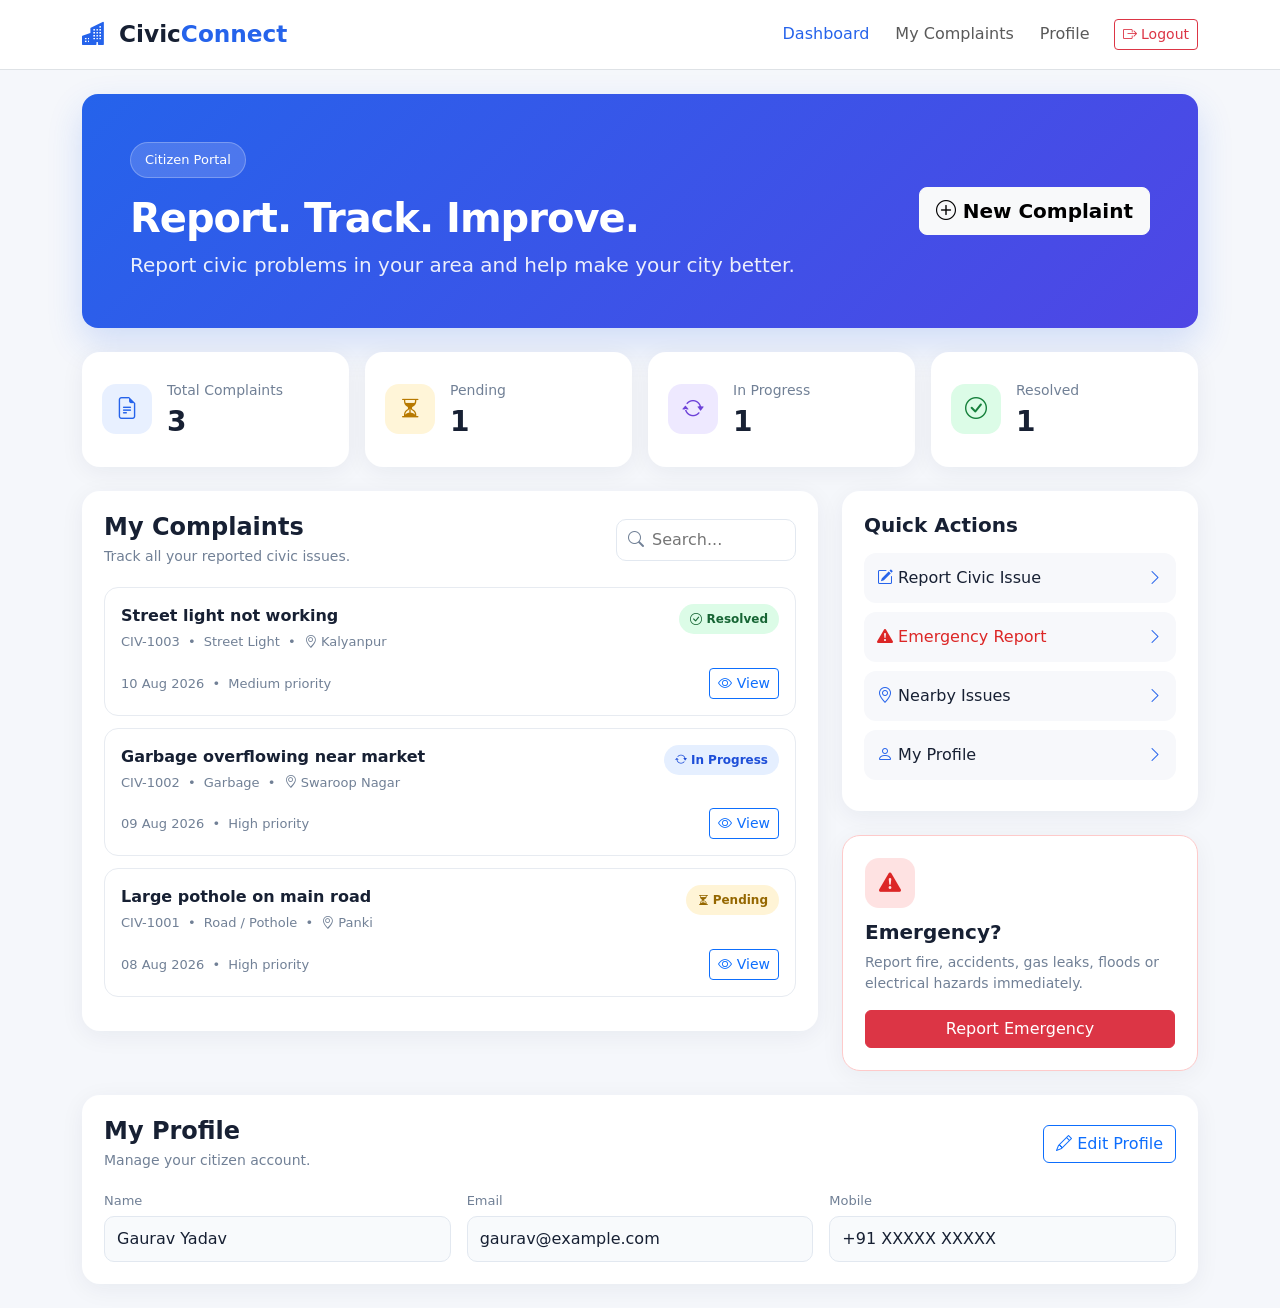
==== employee_portal/index_copy.html @ fcdb7ebb "Add files via upload" ====
<!DOCTYPE html>
<html lang="en">
<head>
    <meta charset="UTF-8">
    <meta name="viewport" content="width=device-width, initial-scale=1.0">

    <title>CivicConnect - Citizen Portal</title>

    <!-- Bootstrap -->
    <link
        href="https://cdn.jsdelivr.net/npm/bootstrap@5.3.3/dist/css/bootstrap.min.css"
        rel="stylesheet"
    >

    <!-- Bootstrap Icons -->
    <link
        rel="stylesheet"
        href="https://cdn.jsdelivr.net/npm/bootstrap-icons@1.11.3/font/bootstrap-icons.min.css"
    >

    <!-- Custom CSS -->
    <link rel="stylesheet" href="style_copy.css">
</head>

<body>

<!-- ================= NAVBAR ================= -->

<nav class="navbar navbar-expand-lg navbar-light bg-white border-bottom sticky-top">
    <div class="container">

        <a class="navbar-brand fw-bold" href="#">
            <i class="bi bi-buildings-fill"></i>
            Civic<span>Connect</span>
        </a>

        <button
            class="navbar-toggler"
            type="button"
            data-bs-toggle="collapse"
            data-bs-target="#navbarMenu"
        >
            <span class="navbar-toggler-icon"></span>
        </button>

        <div class="collapse navbar-collapse" id="navbarMenu">

            <ul class="navbar-nav ms-auto align-items-lg-center">

                <li class="nav-item">
                    <a class="nav-link active" href="#dashboard">
                        Dashboard
                    </a>
                </li>

                <li class="nav-item">
                    <a class="nav-link" href="#complaints">
                        My Complaints
                    </a>
                </li>

                <li class="nav-item">
                    <a class="nav-link" href="#profile">
                        Profile
                    </a>
                </li>

                <li class="nav-item ms-lg-3">
                    <button
                        class="btn btn-outline-danger btn-sm"
                        onclick="logout()"
                    >
                        <i class="bi bi-box-arrow-right"></i>
                        Logout
                    </button>
                </li>

            </ul>

        </div>
    </div>
</nav>


<!-- ================= MAIN ================= -->

<main class="container py-4" id="dashboard">

    <!-- HERO -->

    <section class="hero-section rounded-4 p-4 p-md-5 mb-4">

        <div class="row align-items-center">

            <div class="col-md-8">

                <span class="hero-badge">
                    Citizen Portal
                </span>

                <h1 class="display-6 fw-bold mt-3">
                    Report. Track. Improve.
                </h1>

                <p class="lead mb-0">
                    Report civic problems in your area and help
                    make your city better.
                </p>

            </div>

            <div class="col-md-4 text-md-end mt-4 mt-md-0">

                <button
                    class="btn btn-light btn-lg fw-semibold"
                    onclick="openComplaintModal()"
                >
                    <i class="bi bi-plus-circle"></i>
                    New Complaint
                </button>

            </div>

        </div>

    </section>


    <!-- ================= STATISTICS ================= -->

    <section class="row g-3 mb-4">

        <div class="col-6 col-lg-3">
            <div class="stat-card">

                <div class="stat-icon blue">
                    <i class="bi bi-file-earmark-text"></i>
                </div>

                <div>
                    <p>Total Complaints</p>
                    <h3 id="totalComplaints">0</h3>
                </div>

            </div>
        </div>


        <div class="col-6 col-lg-3">
            <div class="stat-card">

                <div class="stat-icon yellow">
                    <i class="bi bi-hourglass-split"></i>
                </div>

                <div>
                    <p>Pending</p>
                    <h3 id="pendingComplaints">0</h3>
                </div>

            </div>
        </div>


        <div class="col-6 col-lg-3">
            <div class="stat-card">

                <div class="stat-icon purple">
                    <i class="bi bi-arrow-repeat"></i>
                </div>

                <div>
                    <p>In Progress</p>
                    <h3 id="progressComplaints">0</h3>
                </div>

            </div>
        </div>


        <div class="col-6 col-lg-3">
            <div class="stat-card">

                <div class="stat-icon green">
                    <i class="bi bi-check-circle"></i>
                </div>

                <div>
                    <p>Resolved</p>
                    <h3 id="resolvedComplaints">0</h3>
                </div>

            </div>
        </div>

    </section>


    <!-- ================= CONTENT ================= -->

    <div class="row g-4">

        <!-- COMPLAINTS -->

        <div class="col-lg-8" id="complaints">

            <div class="custom-card">

                <div class="card-header-custom">

                    <div>
                        <h4>My Complaints</h4>
                        <p>Track all your reported civic issues.</p>
                    </div>

                    <div class="search-box">

                        <i class="bi bi-search"></i>

                        <input
                            type="text"
                            id="searchInput"
                            placeholder="Search..."
                            oninput="searchComplaints()"
                        >

                    </div>

                </div>


                <div id="complaintsContainer">

                    <!-- Complaints generated by JavaScript -->

                </div>

            </div>

        </div>


        <!-- ================= SIDEBAR ================= -->

        <div class="col-lg-4">

            <!-- QUICK ACTIONS -->

            <div class="custom-card mb-4">

                <h5 class="fw-bold mb-3">
                    Quick Actions
                </h5>

                <button
                    class="quick-action"
                    onclick="openComplaintModal()"
                >
                    <span>
                        <i class="bi bi-pencil-square"></i>
                        Report Civic Issue
                    </span>

                    <i class="bi bi-chevron-right"></i>
                </button>


                <button
                    class="quick-action"
                    onclick="openEmergencyModal()"
                >
                    <span class="danger-text">
                        <i class="bi bi-exclamation-triangle-fill"></i>
                        Emergency Report
                    </span>

                    <i class="bi bi-chevron-right"></i>
                </button>


                <button
                    class="quick-action"
                    onclick="showNotification('Map integration will be connected with your GIS/Maps API.')"
                >
                    <span>
                        <i class="bi bi-geo-alt"></i>
                        Nearby Issues
                    </span>

                    <i class="bi bi-chevron-right"></i>
                </button>


                <button
                    class="quick-action"
                    onclick="scrollToProfile()"
                >
                    <span>
                        <i class="bi bi-person"></i>
                        My Profile
                    </span>

                    <i class="bi bi-chevron-right"></i>
                </button>

            </div>


            <!-- EMERGENCY CARD -->

            <div class="emergency-card">

                <div class="emergency-icon">
                    <i class="bi bi-exclamation-triangle-fill"></i>
                </div>

                <h5 class="fw-bold">
                    Emergency?
                </h5>

                <p>
                    Report fire, accidents, gas leaks,
                    floods or electrical hazards immediately.
                </p>

                <button
                    class="btn btn-danger w-100"
                    onclick="openEmergencyModal()"
                >
                    Report Emergency
                </button>

            </div>

        </div>

    </div>


    <!-- ================= PROFILE ================= -->

    <section id="profile" class="custom-card mt-4">

        <div class="card-header-custom">

            <div>
                <h4>My Profile</h4>
                <p>Manage your citizen account.</p>
            </div>

            <button
                class="btn btn-outline-primary"
                onclick="showNotification('Profile editing will be connected to the backend.')"
            >
                <i class="bi bi-pencil"></i>
                Edit Profile
            </button>

        </div>

        <div class="row g-3">

            <div class="col-md-4">
                <label class="profile-label">Name</label>
                <div class="profile-value">
                    Gaurav Yadav
                </div>
            </div>

            <div class="col-md-4">
                <label class="profile-label">Email</label>
                <div class="profile-value">
                    gaurav@example.com
                </div>
            </div>

            <div class="col-md-4">
                <label class="profile-label">Mobile</label>
                <div class="profile-value">
                    +91 XXXXX XXXXX
                </div>
            </div>

        </div>

    </section>

</main>


<!-- =====================================================
     COMPLAINT MODAL
===================================================== -->

<div
    class="modal fade"
    id="complaintModal"
    tabindex="-1"
>

    <div class="modal-dialog modal-lg modal-dialog-centered">

        <div class="modal-content rounded-4 border-0">

            <div class="modal-header">

                <div>
                    <h5 class="modal-title fw-bold">
                        Report a Civic Issue
                    </h5>

                    <small class="text-secondary">
                        Provide accurate information for faster resolution.
                    </small>
                </div>

                <button
                    type="button"
                    class="btn-close"
                    data-bs-dismiss="modal"
                ></button>

            </div>


            <div class="modal-body">

                <form id="complaintForm">

                    <div class="row g-3">

                        <!-- TITLE -->

                        <div class="col-md-6">

                            <label class="form-label">
                                Complaint Title *
                            </label>

                            <input
                                type="text"
                                id="complaintTitle"
                                class="form-control"
                                placeholder="Example: Large pothole near school"
                                required
                            >

                        </div>


                        <!-- CATEGORY -->

                        <div class="col-md-6">

                            <label class="form-label">
                                Category *
                            </label>

                            <select
                                id="complaintCategory"
                                class="form-select"
                                required
                            >

                                <option value="">
                                    Select category
                                </option>

                                <option>
                                    Road / Pothole
                                </option>

                                <option>
                                    Garbage
                                </option>

                                <option>
                                    Water Leakage
                                </option>

                                <option>
                                    Street Light
                                </option>

                                <option>
                                    Drainage
                                </option>

                                <option>
                                    Illegal Construction
                                </option>

                                <option>
                                    Other
                                </option>

                            </select>

                        </div>


                        <!-- DESCRIPTION -->

                        <div class="col-12">

                            <label class="form-label">
                                Description *
                            </label>

                            <textarea
                                id="complaintDescription"
                                class="form-control"
                                rows="4"
                                placeholder="Describe the problem..."
                                required
                            ></textarea>

                        </div>


                        <!-- LOCATION -->

                        <div class="col-md-7">

                            <label class="form-label">
                                Location *
                            </label>

                            <input
                                type="text"
                                id="complaintLocation"
                                class="form-control"
                                placeholder="Enter location"
                                required
                            >

                        </div>


                        <!-- PRIORITY -->

                        <div class="col-md-5">

                            <label class="form-label">
                                Priority
                            </label>

                            <select
                                id="complaintPriority"
                                class="form-select"
                            >

                                <option>
                                    Low
                                </option>

                                <option selected>
                                    Medium
                                </option>

                                <option>
                                    High
                                </option>

                            </select>

                        </div>


                        <!-- IMAGE -->

                        <div class="col-12">

                            <label class="form-label">
                                Upload Image
                            </label>

                            <input
                                type="file"
                                id="complaintImage"
                                class="form-control"
                                accept="image/*"
                                onchange="previewImage(event)"
                            >

                            <small class="text-secondary">
                                Upload a clear photo of the civic issue.
                            </small>

                            <div id="imagePreviewContainer" class="mt-3"></div>

                        </div>


                        <!-- LOCATION BUTTON -->

                        <div class="col-12">

                            <button
                                type="button"
                                class="btn btn-outline-primary"
                                onclick="getLocation()"
                            >
                                <i class="bi bi-crosshair"></i>
                                Detect My Location
                            </button>

                            <span
                                id="locationStatus"
                                class="small text-secondary ms-2"
                            ></span>

                        </div>

                    </div>


                    <!-- AI BOX -->

                    <div class="ai-info mt-4">

                        <i class="bi bi-robot"></i>

                        <div>

                            <strong>
                                AI Assistance
                            </strong>

                            <p>
                                After backend integration, the uploaded
                                image will be analyzed using Computer
                                Vision to identify the issue and suggest
                                the appropriate department.
                            </p>

                        </div>

                    </div>

                </form>

            </div>


            <div class="modal-footer">

                <button
                    class="btn btn-secondary"
                    data-bs-dismiss="modal"
                >
                    Cancel
                </button>

                <button
                    class="btn btn-primary"
                    onclick="submitComplaint()"
                >
                    <i class="bi bi-send"></i>
                    Submit Complaint
                </button>

            </div>

        </div>

    </div>

</div>


<!-- =====================================================
     EMERGENCY MODAL
===================================================== -->

<div
    class="modal fade"
    id="emergencyModal"
    tabindex="-1"
>

    <div class="modal-dialog modal-dialog-centered">

        <div class="modal-content rounded-4 border-0">

            <div class="modal-header">

                <div>
                    <h5 class="modal-title fw-bold text-danger">
                        <i class="bi bi-exclamation-triangle-fill"></i>
                        Emergency Report
                    </h5>

                    <small class="text-secondary">
                        Use only for urgent situations.
                    </small>
                </div>

                <button
                    class="btn-close"
                    data-bs-dismiss="modal"
                ></button>

            </div>


            <div class="modal-body">

                <label class="form-label">
                    Emergency Type
                </label>

                <select
                    id="emergencyType"
                    class="form-select mb-3"
                >

                    <option>
                        Fire
                    </option>

                    <option>
                        Road Accident
                    </option>

                    <option>
                        Gas Leak
                    </option>

                    <option>
                        Flood
                    </option>

                    <option>
                        Electrical Hazard
                    </option>

                    <option>
                        Building Collapse
                    </option>

                </select>


                <label class="form-label">
                    Description
                </label>

                <textarea
                    id="emergencyDescription"
                    class="form-control mb-3"
                    rows="4"
                    placeholder="Describe the emergency..."
                ></textarea>


                <label class="form-label">
                    Emergency Location
                </label>

                <input
                    type="text"
                    id="emergencyLocation"
                    class="form-control"
                    placeholder="Enter location"
                >

            </div>


            <div class="modal-footer">

                <button
                    class="btn btn-danger w-100"
                    onclick="submitEmergency()"
                >
                    <i class="bi bi-broadcast"></i>
                    Send Emergency Alert
                </button>

            </div>

        </div>

    </div>

</div>


<!-- ================= TOAST ================= -->

<div
    id="notification"
    class="notification"
></div>


<!-- Bootstrap JS -->

<script
    src="https://cdn.jsdelivr.net/npm/bootstrap@5.3.3/dist/js/bootstrap.bundle.min.js"
></script>

<!-- Custom JS -->

<script src="script_copy.js"></script>

</body>
</html>
---- employee_portal/style_copy.css ----
/* =====================================================
   GLOBAL
===================================================== */

* {
    box-sizing: border-box;
}

body {
    margin: 0;
    background: #f5f7fb;
    color: #172033;
    font-family:
        Inter,
        system-ui,
        -apple-system,
        BlinkMacSystemFont,
        "Segoe UI",
        sans-serif;
}

a {
    text-decoration: none;
}


/* =====================================================
   NAVBAR
===================================================== */

.navbar {
    min-height: 70px;
}

.navbar-brand {
    font-size: 1.45rem;
    color: #172033 !important;
}

.navbar-brand i {
    color: #2563eb;
    margin-right: 6px;
}

.navbar-brand span {
    color: #2563eb;
}

.nav-link {
    font-weight: 500;
    margin-left: 10px;
}

.nav-link.active {
    color: #2563eb !important;
}


/* =====================================================
   HERO
===================================================== */

.hero-section {
    background: linear-gradient(
        135deg,
        #2563eb,
        #4f46e5
    );

    color: white;

    box-shadow:
        0 15px 35px rgba(37, 99, 235, 0.18);
}

.hero-section h1 {
    letter-spacing: -1px;
}

.hero-section p {
    opacity: 0.9;
}

.hero-badge {
    display: inline-block;

    background: rgba(255, 255, 255, 0.16);

    border: 1px solid rgba(255, 255, 255, 0.25);

    padding: 7px 14px;

    border-radius: 50px;

    font-size: 13px;
}


/* =====================================================
   STATISTICS
===================================================== */

.stat-card {
    background: white;

    border-radius: 18px;

    padding: 20px;

    display: flex;

    align-items: center;

    gap: 15px;

    min-height: 115px;

    box-shadow:
        0 5px 25px rgba(20, 30, 60, 0.06);
}

.stat-card p {
    margin: 0;

    color: #718096;

    font-size: 14px;
}

.stat-card h3 {
    margin: 4px 0 0;

    font-weight: 700;
}

.stat-icon {
    width: 50px;

    height: 50px;

    border-radius: 14px;

    display: flex;

    align-items: center;

    justify-content: center;

    font-size: 22px;
}

.stat-icon.blue {
    background: #e8f0ff;
    color: #2563eb;
}

.stat-icon.yellow {
    background: #fff5d8;
    color: #b77900;
}

.stat-icon.purple {
    background: #eee9ff;
    color: #6d42d8;
}

.stat-icon.green {
    background: #dcfce7;
    color: #16803c;
}


/* =====================================================
   CUSTOM CARD
===================================================== */

.custom-card {
    background: white;

    border-radius: 18px;

    padding: 22px;

    box-shadow:
        0 5px 25px rgba(20, 30, 60, 0.06);
}

.card-header-custom {
    display: flex;

    align-items: center;

    justify-content: space-between;

    gap: 15px;

    margin-bottom: 20px;
}

.card-header-custom h4 {
    margin: 0;

    font-weight: 700;
}

.card-header-custom p {
    margin: 5px 0 0;

    color: #718096;

    font-size: 14px;
}


/* =====================================================
   SEARCH
===================================================== */

.search-box {
    position: relative;

    width: 180px;
}

.search-box i {
    position: absolute;

    left: 12px;

    top: 50%;

    transform: translateY(-50%);

    color: #718096;
}

.search-box input {
    width: 100%;

    border: 1px solid #e2e8f0;

    border-radius: 10px;

    padding: 8px 10px 8px 35px;

    outline: none;
}

.search-box input:focus {
    border-color: #2563eb;
}


/* =====================================================
   COMPLAINT
===================================================== */

.complaint-item {
    border: 1px solid #e7ebf1;

    border-radius: 14px;

    padding: 16px;

    margin-bottom: 12px;

    transition: 0.2s ease;
}

.complaint-item:hover {
    transform: translateY(-2px);

    box-shadow:
        0 8px 20px rgba(20, 30, 60, 0.07);
}

.complaint-title {
    font-weight: 700;

    margin-bottom: 4px;
}

.complaint-meta {
    color: #718096;

    font-size: 13px;
}

.status-badge {
    padding: 6px 11px;

    border-radius: 30px;

    font-size: 12px;

    font-weight: 600;
}

.status-pending {
    background: #fff4d6;

    color: #956700;
}

.status-progress {
    background: #e5efff;

    color: #1d4ed8;
}

.status-resolved {
    background: #dcfce7;

    color: #166534;
}


/* =====================================================
   QUICK ACTIONS
===================================================== */

.quick-action {
    width: 100%;

    border: none;

    background: #f7f8fb;

    padding: 13px;

    border-radius: 12px;

    display: flex;

    align-items: center;

    justify-content: space-between;

    margin-bottom: 9px;

    color: #172033;

    transition: 0.2s ease;
}

.quick-action:hover {
    background: #edf2ff;

    transform: translateX(2px);
}

.quick-action i {
    color: #2563eb;
}

.danger-text {
    color: #dc2626;
}

.danger-text i {
    color: #dc2626;
}


/* =====================================================
   EMERGENCY
===================================================== */

.emergency-card {
    background: white;

    border-radius: 18px;

    padding: 22px;

    border: 1px solid #fecaca;

    box-shadow:
        0 5px 25px rgba(20, 30, 60, 0.05);
}

.emergency-card p {
    color: #718096;

    font-size: 14px;
}

.emergency-icon {
    width: 50px;

    height: 50px;

    border-radius: 14px;

    display: flex;

    align-items: center;

    justify-content: center;

    background: #fee2e2;

    color: #dc2626;

    font-size: 22px;

    margin-bottom: 12px;
}


/* =====================================================
   FORM
===================================================== */

.form-label {
    font-weight: 600;

    font-size: 14px;
}

.form-control,
.form-select {
    border-radius: 10px;

    border-color: #dfe5ed;

    padding: 10px 12px;
}

.form-control:focus,
.form-select:focus {
    border-color: #2563eb;

    box-shadow:
        0 0 0 3px rgba(37, 99, 235, 0.1);
}


/* =====================================================
   AI INFORMATION
===================================================== */

.ai-info {
    background: #eef6ff;

    border: 1px solid #d6e8ff;

    border-radius: 13px;

    padding: 14px;

    display: flex;

    gap: 12px;

    color: #174a8b;
}

.ai-info > i {
    font-size: 23px;
}

.ai-info p {
    margin: 4px 0 0;

    font-size: 13px;

    color: #526b86;
}


/* =====================================================
   IMAGE PREVIEW
===================================================== */

.preview-image {
    max-width: 220px;

    max-height: 160px;

    object-fit: cover;

    border-radius: 12px;

    border: 1px solid #e2e8f0;
}


/* =====================================================
   PROFILE
===================================================== */

.profile-label {
    display: block;

    color: #718096;

    font-size: 13px;

    margin-bottom: 5px;
}

.profile-value {
    border: 1px solid #e2e8f0;

    border-radius: 10px;

    padding: 10px 12px;

    background: #f8fafc;
}


/* =====================================================
   NOTIFICATION
===================================================== */

.notification {
    position: fixed;

    right: 25px;

    bottom: 25px;

    background: #172033;

    color: white;

    padding: 13px 18px;

    border-radius: 12px;

    box-shadow:
        0 10px 30px rgba(0, 0, 0, 0.2);

    display: none;

    z-index: 9999;

    max-width: 350px;
}

.notification.show {
    display: block;

    animation:
        notificationIn 0.25s ease;
}

@keyframes notificationIn {

    from {
        opacity: 0;
        transform: translateY(15px);
    }

    to {
        opacity: 1;
        transform: translateY(0);
    }

}


/* =====================================================
   RESPONSIVE
===================================================== */

@media (max-width: 768px) {

    .hero-section {
        padding: 25px !important;
    }

    .hero-section h1 {
        font-size: 2rem;
    }

    .card-header-custom {
        align-items: flex-start;

        flex-direction: column;
    }

    .search-box {
        width: 100%;
    }

    .stat-card {
        padding: 15px;
    }

}
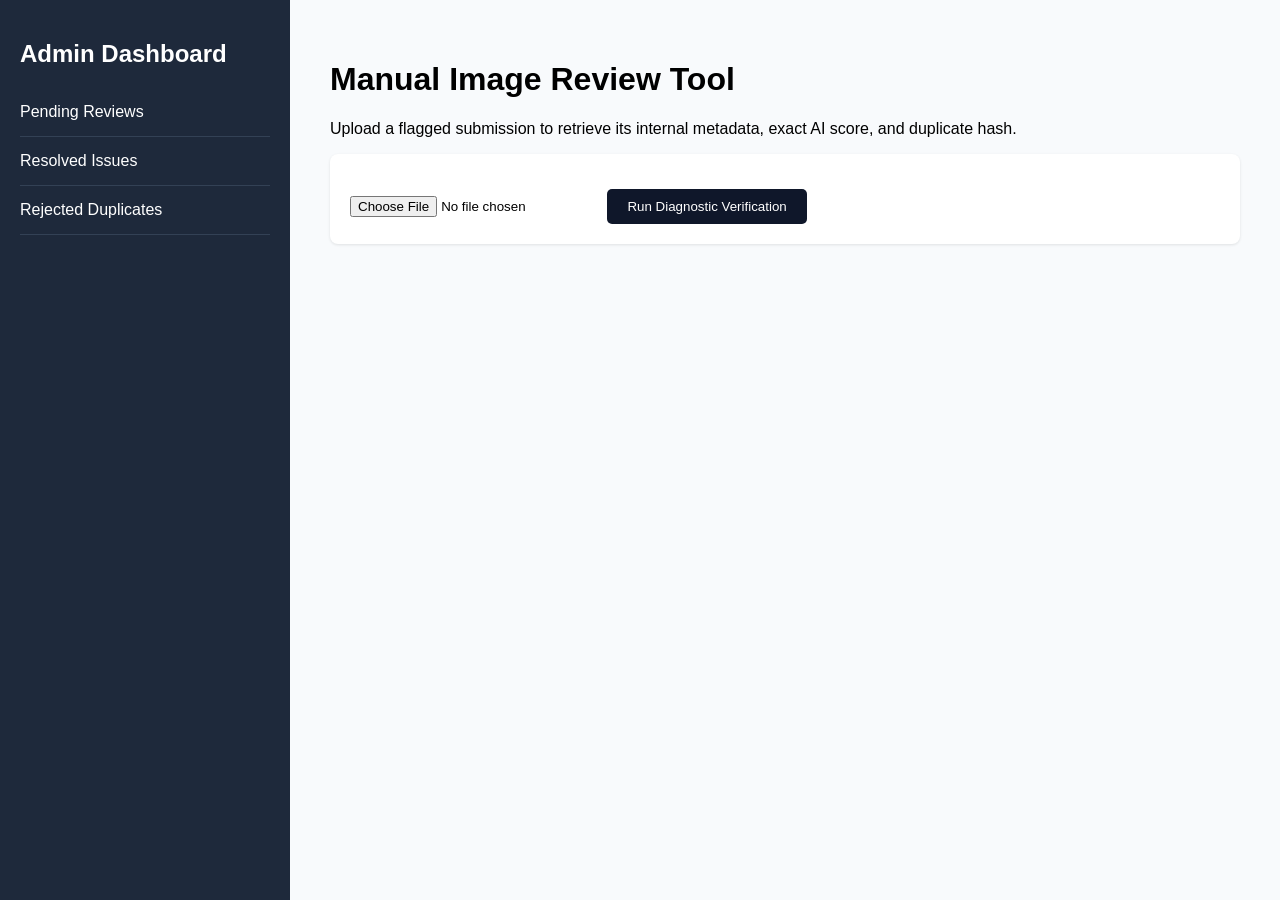
==== commit a90fe4f8: "Update index_copy.html" ====
--- a/employee_portal/index_copy.html
+++ b/employee_portal/index_copy.html
@@ -3,807 +3,33 @@
 <head>
     <meta charset="UTF-8">
     <meta name="viewport" content="width=device-width, initial-scale=1.0">
-
-    <title>CivicConnect - Citizen Portal</title>
-
-    <!-- Bootstrap -->
-    <link
-        href="https://cdn.jsdelivr.net/npm/bootstrap@5.3.3/dist/css/bootstrap.min.css"
-        rel="stylesheet"
-    >
-
-    <!-- Bootstrap Icons -->
-    <link
-        rel="stylesheet"
-        href="https://cdn.jsdelivr.net/npm/bootstrap-icons@1.11.3/font/bootstrap-icons.min.css"
-    >
-
-    <!-- Custom CSS -->
+    <title>Employee Verification Dashboard</title>
     <link rel="stylesheet" href="style_copy.css">
 </head>
+<body>
+    <div class="sidebar">
+        <h2>Admin Dashboard</h2>
+        <ul>
+            <li>Pending Reviews</li>
+            <li>Resolved Issues</li>
+            <li>Rejected Duplicates</li>
+        </ul>
+    </div>
+    
+    <div class="main-content">
+        <h1>Manual Image Review Tool</h1>
+        <p>Upload a flagged submission to retrieve its internal metadata, exact AI score, and duplicate hash.</p>
+        
+        <div class="admin-panel">
+            <input type="file" id="adminImageInput" accept="image/*">
+            <button onclick="runAdminCheck()">Run Diagnostic Verification</button>
+        </div>
 
-<body>
-
-<!-- ================= NAVBAR ================= -->
-
-<nav class="navbar navbar-expand-lg navbar-light bg-white border-bottom sticky-top">
-    <div class="container">
-
-        <a class="navbar-brand fw-bold" href="#">
-            <i class="bi bi-buildings-fill"></i>
-            Civic<span>Connect</span>
-        </a>
-
-        <button
-            class="navbar-toggler"
-            type="button"
-            data-bs-toggle="collapse"
-            data-bs-target="#navbarMenu"
-        >
-            <span class="navbar-toggler-icon"></span>
-        </button>
-
-        <div class="collapse navbar-collapse" id="navbarMenu">
-
-            <ul class="navbar-nav ms-auto align-items-lg-center">
-
-                <li class="nav-item">
-                    <a class="nav-link active" href="#dashboard">
-                        Dashboard
-                    </a>
-                </li>
-
-                <li class="nav-item">
-                    <a class="nav-link" href="#complaints">
-                        My Complaints
-                    </a>
-                </li>
-
-                <li class="nav-item">
-                    <a class="nav-link" href="#profile">
-                        Profile
-                    </a>
-                </li>
-
-                <li class="nav-item ms-lg-3">
-                    <button
-                        class="btn btn-outline-danger btn-sm"
-                        onclick="logout()"
-                    >
-                        <i class="bi bi-box-arrow-right"></i>
-                        Logout
-                    </button>
-                </li>
-
-            </ul>
-
+        <div id="adminResults" class="hidden">
+            <h3>Detailed Diagnostic Report</h3>
+            <pre id="jsonOutput"></pre>
         </div>
     </div>
-</nav>
-
-
-<!-- ================= MAIN ================= -->
-
-<main class="container py-4" id="dashboard">
-
-    <!-- HERO -->
-
-    <section class="hero-section rounded-4 p-4 p-md-5 mb-4">
-
-        <div class="row align-items-center">
-
-            <div class="col-md-8">
-
-                <span class="hero-badge">
-                    Citizen Portal
-                </span>
-
-                <h1 class="display-6 fw-bold mt-3">
-                    Report. Track. Improve.
-                </h1>
-
-                <p class="lead mb-0">
-                    Report civic problems in your area and help
-                    make your city better.
-                </p>
-
-            </div>
-
-            <div class="col-md-4 text-md-end mt-4 mt-md-0">
-
-                <button
-                    class="btn btn-light btn-lg fw-semibold"
-                    onclick="openComplaintModal()"
-                >
-                    <i class="bi bi-plus-circle"></i>
-                    New Complaint
-                </button>
-
-            </div>
-
-        </div>
-
-    </section>
-
-
-    <!-- ================= STATISTICS ================= -->
-
-    <section class="row g-3 mb-4">
-
-        <div class="col-6 col-lg-3">
-            <div class="stat-card">
-
-                <div class="stat-icon blue">
-                    <i class="bi bi-file-earmark-text"></i>
-                </div>
-
-                <div>
-                    <p>Total Complaints</p>
-                    <h3 id="totalComplaints">0</h3>
-                </div>
-
-            </div>
-        </div>
-
-
-        <div class="col-6 col-lg-3">
-            <div class="stat-card">
-
-                <div class="stat-icon yellow">
-                    <i class="bi bi-hourglass-split"></i>
-                </div>
-
-                <div>
-                    <p>Pending</p>
-                    <h3 id="pendingComplaints">0</h3>
-                </div>
-
-            </div>
-        </div>
-
-
-        <div class="col-6 col-lg-3">
-            <div class="stat-card">
-
-                <div class="stat-icon purple">
-                    <i class="bi bi-arrow-repeat"></i>
-                </div>
-
-                <div>
-                    <p>In Progress</p>
-                    <h3 id="progressComplaints">0</h3>
-                </div>
-
-            </div>
-        </div>
-
-
-        <div class="col-6 col-lg-3">
-            <div class="stat-card">
-
-                <div class="stat-icon green">
-                    <i class="bi bi-check-circle"></i>
-                </div>
-
-                <div>
-                    <p>Resolved</p>
-                    <h3 id="resolvedComplaints">0</h3>
-                </div>
-
-            </div>
-        </div>
-
-    </section>
-
-
-    <!-- ================= CONTENT ================= -->
-
-    <div class="row g-4">
-
-        <!-- COMPLAINTS -->
-
-        <div class="col-lg-8" id="complaints">
-
-            <div class="custom-card">
-
-                <div class="card-header-custom">
-
-                    <div>
-                        <h4>My Complaints</h4>
-                        <p>Track all your reported civic issues.</p>
-                    </div>
-
-                    <div class="search-box">
-
-                        <i class="bi bi-search"></i>
-
-                        <input
-                            type="text"
-                            id="searchInput"
-                            placeholder="Search..."
-                            oninput="searchComplaints()"
-                        >
-
-                    </div>
-
-                </div>
-
-
-                <div id="complaintsContainer">
-
-                    <!-- Complaints generated by JavaScript -->
-
-                </div>
-
-            </div>
-
-        </div>
-
-
-        <!-- ================= SIDEBAR ================= -->
-
-        <div class="col-lg-4">
-
-            <!-- QUICK ACTIONS -->
-
-            <div class="custom-card mb-4">
-
-                <h5 class="fw-bold mb-3">
-                    Quick Actions
-                </h5>
-
-                <button
-                    class="quick-action"
-                    onclick="openComplaintModal()"
-                >
-                    <span>
-                        <i class="bi bi-pencil-square"></i>
-                        Report Civic Issue
-                    </span>
-
-                    <i class="bi bi-chevron-right"></i>
-                </button>
-
-
-                <button
-                    class="quick-action"
-                    onclick="openEmergencyModal()"
-                >
-                    <span class="danger-text">
-                        <i class="bi bi-exclamation-triangle-fill"></i>
-                        Emergency Report
-                    </span>
-
-                    <i class="bi bi-chevron-right"></i>
-                </button>
-
-
-                <button
-                    class="quick-action"
-                    onclick="showNotification('Map integration will be connected with your GIS/Maps API.')"
-                >
-                    <span>
-                        <i class="bi bi-geo-alt"></i>
-                        Nearby Issues
-                    </span>
-
-                    <i class="bi bi-chevron-right"></i>
-                </button>
-
-
-                <button
-                    class="quick-action"
-                    onclick="scrollToProfile()"
-                >
-                    <span>
-                        <i class="bi bi-person"></i>
-                        My Profile
-                    </span>
-
-                    <i class="bi bi-chevron-right"></i>
-                </button>
-
-            </div>
-
-
-            <!-- EMERGENCY CARD -->
-
-            <div class="emergency-card">
-
-                <div class="emergency-icon">
-                    <i class="bi bi-exclamation-triangle-fill"></i>
-                </div>
-
-                <h5 class="fw-bold">
-                    Emergency?
-                </h5>
-
-                <p>
-                    Report fire, accidents, gas leaks,
-                    floods or electrical hazards immediately.
-                </p>
-
-                <button
-                    class="btn btn-danger w-100"
-                    onclick="openEmergencyModal()"
-                >
-                    Report Emergency
-                </button>
-
-            </div>
-
-        </div>
-
-    </div>
-
-
-    <!-- ================= PROFILE ================= -->
-
-    <section id="profile" class="custom-card mt-4">
-
-        <div class="card-header-custom">
-
-            <div>
-                <h4>My Profile</h4>
-                <p>Manage your citizen account.</p>
-            </div>
-
-            <button
-                class="btn btn-outline-primary"
-                onclick="showNotification('Profile editing will be connected to the backend.')"
-            >
-                <i class="bi bi-pencil"></i>
-                Edit Profile
-            </button>
-
-        </div>
-
-        <div class="row g-3">
-
-            <div class="col-md-4">
-                <label class="profile-label">Name</label>
-                <div class="profile-value">
-                    Gaurav Yadav
-                </div>
-            </div>
-
-            <div class="col-md-4">
-                <label class="profile-label">Email</label>
-                <div class="profile-value">
-                    gaurav@example.com
-                </div>
-            </div>
-
-            <div class="col-md-4">
-                <label class="profile-label">Mobile</label>
-                <div class="profile-value">
-                    +91 XXXXX XXXXX
-                </div>
-            </div>
-
-        </div>
-
-    </section>
-
-</main>
-
-
-<!-- =====================================================
-     COMPLAINT MODAL
-===================================================== -->
-
-<div
-    class="modal fade"
-    id="complaintModal"
-    tabindex="-1"
->
-
-    <div class="modal-dialog modal-lg modal-dialog-centered">
-
-        <div class="modal-content rounded-4 border-0">
-
-            <div class="modal-header">
-
-                <div>
-                    <h5 class="modal-title fw-bold">
-                        Report a Civic Issue
-                    </h5>
-
-                    <small class="text-secondary">
-                        Provide accurate information for faster resolution.
-                    </small>
-                </div>
-
-                <button
-                    type="button"
-                    class="btn-close"
-                    data-bs-dismiss="modal"
-                ></button>
-
-            </div>
-
-
-            <div class="modal-body">
-
-                <form id="complaintForm">
-
-                    <div class="row g-3">
-
-                        <!-- TITLE -->
-
-                        <div class="col-md-6">
-
-                            <label class="form-label">
-                                Complaint Title *
-                            </label>
-
-                            <input
-                                type="text"
-                                id="complaintTitle"
-                                class="form-control"
-                                placeholder="Example: Large pothole near school"
-                                required
-                            >
-
-                        </div>
-
-
-                        <!-- CATEGORY -->
-
-                        <div class="col-md-6">
-
-                            <label class="form-label">
-                                Category *
-                            </label>
-
-                            <select
-                                id="complaintCategory"
-                                class="form-select"
-                                required
-                            >
-
-                                <option value="">
-                                    Select category
-                                </option>
-
-                                <option>
-                                    Road / Pothole
-                                </option>
-
-                                <option>
-                                    Garbage
-                                </option>
-
-                                <option>
-                                    Water Leakage
-                                </option>
-
-                                <option>
-                                    Street Light
-                                </option>
-
-                                <option>
-                                    Drainage
-                                </option>
-
-                                <option>
-                                    Illegal Construction
-                                </option>
-
-                                <option>
-                                    Other
-                                </option>
-
-                            </select>
-
-                        </div>
-
-
-                        <!-- DESCRIPTION -->
-
-                        <div class="col-12">
-
-                            <label class="form-label">
-                                Description *
-                            </label>
-
-                            <textarea
-                                id="complaintDescription"
-                                class="form-control"
-                                rows="4"
-                                placeholder="Describe the problem..."
-                                required
-                            ></textarea>
-
-                        </div>
-
-
-                        <!-- LOCATION -->
-
-                        <div class="col-md-7">
-
-                            <label class="form-label">
-                                Location *
-                            </label>
-
-                            <input
-                                type="text"
-                                id="complaintLocation"
-                                class="form-control"
-                                placeholder="Enter location"
-                                required
-                            >
-
-                        </div>
-
-
-                        <!-- PRIORITY -->
-
-                        <div class="col-md-5">
-
-                            <label class="form-label">
-                                Priority
-                            </label>
-
-                            <select
-                                id="complaintPriority"
-                                class="form-select"
-                            >
-
-                                <option>
-                                    Low
-                                </option>
-
-                                <option selected>
-                                    Medium
-                                </option>
-
-                                <option>
-                                    High
-                                </option>
-
-                            </select>
-
-                        </div>
-
-
-                        <!-- IMAGE -->
-
-                        <div class="col-12">
-
-                            <label class="form-label">
-                                Upload Image
-                            </label>
-
-                            <input
-                                type="file"
-                                id="complaintImage"
-                                class="form-control"
-                                accept="image/*"
-                                onchange="previewImage(event)"
-                            >
-
-                            <small class="text-secondary">
-                                Upload a clear photo of the civic issue.
-                            </small>
-
-                            <div id="imagePreviewContainer" class="mt-3"></div>
-
-                        </div>
-
-
-                        <!-- LOCATION BUTTON -->
-
-                        <div class="col-12">
-
-                            <button
-                                type="button"
-                                class="btn btn-outline-primary"
-                                onclick="getLocation()"
-                            >
-                                <i class="bi bi-crosshair"></i>
-                                Detect My Location
-                            </button>
-
-                            <span
-                                id="locationStatus"
-                                class="small text-secondary ms-2"
-                            ></span>
-
-                        </div>
-
-                    </div>
-
-
-                    <!-- AI BOX -->
-
-                    <div class="ai-info mt-4">
-
-                        <i class="bi bi-robot"></i>
-
-                        <div>
-
-                            <strong>
-                                AI Assistance
-                            </strong>
-
-                            <p>
-                                After backend integration, the uploaded
-                                image will be analyzed using Computer
-                                Vision to identify the issue and suggest
-                                the appropriate department.
-                            </p>
-
-                        </div>
-
-                    </div>
-
-                </form>
-
-            </div>
-
-
-            <div class="modal-footer">
-
-                <button
-                    class="btn btn-secondary"
-                    data-bs-dismiss="modal"
-                >
-                    Cancel
-                </button>
-
-                <button
-                    class="btn btn-primary"
-                    onclick="submitComplaint()"
-                >
-                    <i class="bi bi-send"></i>
-                    Submit Complaint
-                </button>
-
-            </div>
-
-        </div>
-
-    </div>
-
-</div>
-
-
-<!-- =====================================================
-     EMERGENCY MODAL
-===================================================== -->
-
-<div
-    class="modal fade"
-    id="emergencyModal"
-    tabindex="-1"
->
-
-    <div class="modal-dialog modal-dialog-centered">
-
-        <div class="modal-content rounded-4 border-0">
-
-            <div class="modal-header">
-
-                <div>
-                    <h5 class="modal-title fw-bold text-danger">
-                        <i class="bi bi-exclamation-triangle-fill"></i>
-                        Emergency Report
-                    </h5>
-
-                    <small class="text-secondary">
-                        Use only for urgent situations.
-                    </small>
-                </div>
-
-                <button
-                    class="btn-close"
-                    data-bs-dismiss="modal"
-                ></button>
-
-            </div>
-
-
-            <div class="modal-body">
-
-                <label class="form-label">
-                    Emergency Type
-                </label>
-
-                <select
-                    id="emergencyType"
-                    class="form-select mb-3"
-                >
-
-                    <option>
-                        Fire
-                    </option>
-
-                    <option>
-                        Road Accident
-                    </option>
-
-                    <option>
-                        Gas Leak
-                    </option>
-
-                    <option>
-                        Flood
-                    </option>
-
-                    <option>
-                        Electrical Hazard
-                    </option>
-
-                    <option>
-                        Building Collapse
-                    </option>
-
-                </select>
-
-
-                <label class="form-label">
-                    Description
-                </label>
-
-                <textarea
-                    id="emergencyDescription"
-                    class="form-control mb-3"
-                    rows="4"
-                    placeholder="Describe the emergency..."
-                ></textarea>
-
-
-                <label class="form-label">
-                    Emergency Location
-                </label>
-
-                <input
-                    type="text"
-                    id="emergencyLocation"
-                    class="form-control"
-                    placeholder="Enter location"
-                >
-
-            </div>
-
-
-            <div class="modal-footer">
-
-                <button
-                    class="btn btn-danger w-100"
-                    onclick="submitEmergency()"
-                >
-                    <i class="bi bi-broadcast"></i>
-                    Send Emergency Alert
-                </button>
-
-            </div>
-
-        </div>
-
-    </div>
-
-</div>
-
-
-<!-- ================= TOAST ================= -->
-
-<div
-    id="notification"
-    class="notification"
-></div>
-
-
-<!-- Bootstrap JS -->
-
-<script
-    src="https://cdn.jsdelivr.net/npm/bootstrap@5.3.3/dist/js/bootstrap.bundle.min.js"
-></script>
-
-<!-- Custom JS -->
-
-<script src="script_copy.js"></script>
-
+    <script src="script_copy.js"></script>
 </body>
-</html>+</html>
--- a/employee_portal/style_copy.css
+++ b/employee_portal/style_copy.css
@@ -1,593 +1,55 @@
-/* =====================================================
-   GLOBAL
-===================================================== */
-
-* {
-    box-sizing: border-box;
+body {
+    font-family: Arial, sans-serif;
+    margin: 0;
+    display: flex;
+    background-color: #f8fafc;
+    height: 100vh;
 }
-
-body {
-    margin: 0;
-    background: #f5f7fb;
-    color: #172033;
-    font-family:
-        Inter,
-        system-ui,
-        -apple-system,
-        BlinkMacSystemFont,
-        "Segoe UI",
-        sans-serif;
+.sidebar {
+    width: 250px;
+    background-color: #1e293b;
+    color: white;
+    padding: 20px;
 }
-
-a {
-    text-decoration: none;
+.sidebar ul {
+    list-style-type: none;
+    padding: 0;
 }
-
-
-/* =====================================================
-   NAVBAR
-===================================================== */
-
-.navbar {
-    min-height: 70px;
+.sidebar li {
+    padding: 15px 0;
+    border-bottom: 1px solid #334155;
+    cursor: pointer;
 }
-
-.navbar-brand {
-    font-size: 1.45rem;
-    color: #172033 !important;
+.main-content {
+    flex-grow: 1;
+    padding: 40px;
 }
-
-.navbar-brand i {
-    color: #2563eb;
-    margin-right: 6px;
-}
-
-.navbar-brand span {
-    color: #2563eb;
-}
-
-.nav-link {
-    font-weight: 500;
-    margin-left: 10px;
-}
-
-.nav-link.active {
-    color: #2563eb !important;
-}
-
-
-/* =====================================================
-   HERO
-===================================================== */
-
-.hero-section {
-    background: linear-gradient(
-        135deg,
-        #2563eb,
-        #4f46e5
-    );
-
-    color: white;
-
-    box-shadow:
-        0 15px 35px rgba(37, 99, 235, 0.18);
-}
-
-.hero-section h1 {
-    letter-spacing: -1px;
-}
-
-.hero-section p {
-    opacity: 0.9;
-}
-
-.hero-badge {
-    display: inline-block;
-
-    background: rgba(255, 255, 255, 0.16);
-
-    border: 1px solid rgba(255, 255, 255, 0.25);
-
-    padding: 7px 14px;
-
-    border-radius: 50px;
-
-    font-size: 13px;
-}
-
-
-/* =====================================================
-   STATISTICS
-===================================================== */
-
-.stat-card {
+.admin-panel {
     background: white;
-
-    border-radius: 18px;
-
     padding: 20px;
-
-    display: flex;
-
-    align-items: center;
-
-    gap: 15px;
-
-    min-height: 115px;
-
-    box-shadow:
-        0 5px 25px rgba(20, 30, 60, 0.06);
-}
-
-.stat-card p {
-    margin: 0;
-
-    color: #718096;
-
-    font-size: 14px;
-}
-
-.stat-card h3 {
-    margin: 4px 0 0;
-
-    font-weight: 700;
-}
-
-.stat-icon {
-    width: 50px;
-
-    height: 50px;
-
-    border-radius: 14px;
-
-    display: flex;
-
-    align-items: center;
-
-    justify-content: center;
-
-    font-size: 22px;
-}
-
-.stat-icon.blue {
-    background: #e8f0ff;
-    color: #2563eb;
-}
-
-.stat-icon.yellow {
-    background: #fff5d8;
-    color: #b77900;
-}
-
-.stat-icon.purple {
-    background: #eee9ff;
-    color: #6d42d8;
-}
-
-.stat-icon.green {
-    background: #dcfce7;
-    color: #16803c;
-}
-
-
-/* =====================================================
-   CUSTOM CARD
-===================================================== */
-
-.custom-card {
-    background: white;
-
-    border-radius: 18px;
-
-    padding: 22px;
-
-    box-shadow:
-        0 5px 25px rgba(20, 30, 60, 0.06);
-}
-
-.card-header-custom {
-    display: flex;
-
-    align-items: center;
-
-    justify-content: space-between;
-
-    gap: 15px;
-
+    border-radius: 8px;
+    box-shadow: 0 1px 3px rgba(0,0,0,0.1);
     margin-bottom: 20px;
 }
-
-.card-header-custom h4 {
-    margin: 0;
-
-    font-weight: 700;
+button {
+    background: #0f172a;
+    color: white;
+    border: none;
+    padding: 10px 20px;
+    margin-top: 15px;
+    border-radius: 5px;
+    cursor: pointer;
 }
-
-.card-header-custom p {
-    margin: 5px 0 0;
-
-    color: #718096;
-
-    font-size: 14px;
+button:hover {
+    background: #334155;
 }
-
-
-/* =====================================================
-   SEARCH
-===================================================== */
-
-.search-box {
-    position: relative;
-
-    width: 180px;
+.hidden {
+    display: none;
 }
-
-.search-box i {
-    position: absolute;
-
-    left: 12px;
-
-    top: 50%;
-
-    transform: translateY(-50%);
-
-    color: #718096;
+pre {
+    background: #1e293b;
+    color: #10b981;
+    padding: 20px;
+    border-radius: 5px;
+    overflow-x: auto;
 }
-
-.search-box input {
-    width: 100%;
-
-    border: 1px solid #e2e8f0;
-
-    border-radius: 10px;
-
-    padding: 8px 10px 8px 35px;
-
-    outline: none;
-}
-
-.search-box input:focus {
-    border-color: #2563eb;
-}
-
-
-/* =====================================================
-   COMPLAINT
-===================================================== */
-
-.complaint-item {
-    border: 1px solid #e7ebf1;
-
-    border-radius: 14px;
-
-    padding: 16px;
-
-    margin-bottom: 12px;
-
-    transition: 0.2s ease;
-}
-
-.complaint-item:hover {
-    transform: translateY(-2px);
-
-    box-shadow:
-        0 8px 20px rgba(20, 30, 60, 0.07);
-}
-
-.complaint-title {
-    font-weight: 700;
-
-    margin-bottom: 4px;
-}
-
-.complaint-meta {
-    color: #718096;
-
-    font-size: 13px;
-}
-
-.status-badge {
-    padding: 6px 11px;
-
-    border-radius: 30px;
-
-    font-size: 12px;
-
-    font-weight: 600;
-}
-
-.status-pending {
-    background: #fff4d6;
-
-    color: #956700;
-}
-
-.status-progress {
-    background: #e5efff;
-
-    color: #1d4ed8;
-}
-
-.status-resolved {
-    background: #dcfce7;
-
-    color: #166534;
-}
-
-
-/* =====================================================
-   QUICK ACTIONS
-===================================================== */
-
-.quick-action {
-    width: 100%;
-
-    border: none;
-
-    background: #f7f8fb;
-
-    padding: 13px;
-
-    border-radius: 12px;
-
-    display: flex;
-
-    align-items: center;
-
-    justify-content: space-between;
-
-    margin-bottom: 9px;
-
-    color: #172033;
-
-    transition: 0.2s ease;
-}
-
-.quick-action:hover {
-    background: #edf2ff;
-
-    transform: translateX(2px);
-}
-
-.quick-action i {
-    color: #2563eb;
-}
-
-.danger-text {
-    color: #dc2626;
-}
-
-.danger-text i {
-    color: #dc2626;
-}
-
-
-/* =====================================================
-   EMERGENCY
-===================================================== */
-
-.emergency-card {
-    background: white;
-
-    border-radius: 18px;
-
-    padding: 22px;
-
-    border: 1px solid #fecaca;
-
-    box-shadow:
-        0 5px 25px rgba(20, 30, 60, 0.05);
-}
-
-.emergency-card p {
-    color: #718096;
-
-    font-size: 14px;
-}
-
-.emergency-icon {
-    width: 50px;
-
-    height: 50px;
-
-    border-radius: 14px;
-
-    display: flex;
-
-    align-items: center;
-
-    justify-content: center;
-
-    background: #fee2e2;
-
-    color: #dc2626;
-
-    font-size: 22px;
-
-    margin-bottom: 12px;
-}
-
-
-/* =====================================================
-   FORM
-===================================================== */
-
-.form-label {
-    font-weight: 600;
-
-    font-size: 14px;
-}
-
-.form-control,
-.form-select {
-    border-radius: 10px;
-
-    border-color: #dfe5ed;
-
-    padding: 10px 12px;
-}
-
-.form-control:focus,
-.form-select:focus {
-    border-color: #2563eb;
-
-    box-shadow:
-        0 0 0 3px rgba(37, 99, 235, 0.1);
-}
-
-
-/* =====================================================
-   AI INFORMATION
-===================================================== */
-
-.ai-info {
-    background: #eef6ff;
-
-    border: 1px solid #d6e8ff;
-
-    border-radius: 13px;
-
-    padding: 14px;
-
-    display: flex;
-
-    gap: 12px;
-
-    color: #174a8b;
-}
-
-.ai-info > i {
-    font-size: 23px;
-}
-
-.ai-info p {
-    margin: 4px 0 0;
-
-    font-size: 13px;
-
-    color: #526b86;
-}
-
-
-/* =====================================================
-   IMAGE PREVIEW
-===================================================== */
-
-.preview-image {
-    max-width: 220px;
-
-    max-height: 160px;
-
-    object-fit: cover;
-
-    border-radius: 12px;
-
-    border: 1px solid #e2e8f0;
-}
-
-
-/* =====================================================
-   PROFILE
-===================================================== */
-
-.profile-label {
-    display: block;
-
-    color: #718096;
-
-    font-size: 13px;
-
-    margin-bottom: 5px;
-}
-
-.profile-value {
-    border: 1px solid #e2e8f0;
-
-    border-radius: 10px;
-
-    padding: 10px 12px;
-
-    background: #f8fafc;
-}
-
-
-/* =====================================================
-   NOTIFICATION
-===================================================== */
-
-.notification {
-    position: fixed;
-
-    right: 25px;
-
-    bottom: 25px;
-
-    background: #172033;
-
-    color: white;
-
-    padding: 13px 18px;
-
-    border-radius: 12px;
-
-    box-shadow:
-        0 10px 30px rgba(0, 0, 0, 0.2);
-
-    display: none;
-
-    z-index: 9999;
-
-    max-width: 350px;
-}
-
-.notification.show {
-    display: block;
-
-    animation:
-        notificationIn 0.25s ease;
-}
-
-@keyframes notificationIn {
-
-    from {
-        opacity: 0;
-        transform: translateY(15px);
-    }
-
-    to {
-        opacity: 1;
-        transform: translateY(0);
-    }
-
-}
-
-
-/* =====================================================
-   RESPONSIVE
-===================================================== */
-
-@media (max-width: 768px) {
-
-    .hero-section {
-        padding: 25px !important;
-    }
-
-    .hero-section h1 {
-        font-size: 2rem;
-    }
-
-    .card-header-custom {
-        align-items: flex-start;
-
-        flex-direction: column;
-    }
-
-    .search-box {
-        width: 100%;
-    }
-
-    .stat-card {
-        padding: 15px;
-    }
-
-}
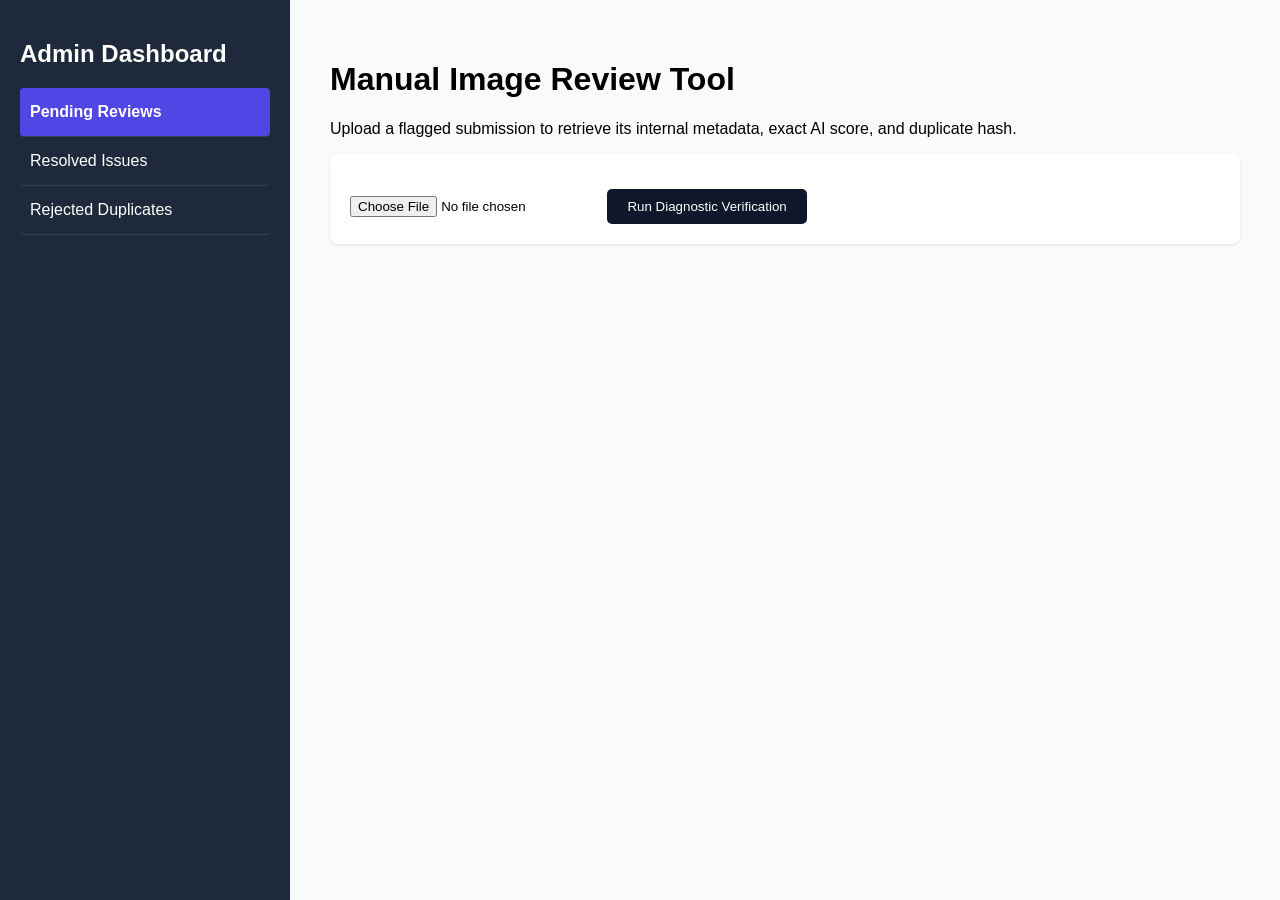
==== commit 23b9d3fc: "Update index_copy.html" ====
--- a/employee_portal/index_copy.html
+++ b/employee_portal/index_copy.html
@@ -8,13 +8,13 @@
 </head>
 <body>
     <div class="sidebar">
-        <h2>Admin Dashboard</h2>
-        <ul>
-            <li>Pending Reviews</li>
-            <li>Resolved Issues</li>
-            <li>Rejected Duplicates</li>
-        </ul>
-    </div>
+    <h2>Admin Dashboard</h2>
+    <ul>
+        <li class="nav-item active" onclick="filterView('pending')">Pending Reviews</li>
+        <li class="nav-item" onclick="filterView('resolved')">Resolved Issues</li>
+        <li class="nav-item" onclick="filterView('rejected')">Rejected Duplicates</li>
+    </ul>
+</div>
     
     <div class="main-content">
         <h1>Manual Image Review Tool</h1>
@@ -26,9 +26,10 @@
         </div>
 
         <div id="adminResults" class="hidden">
-            <h3>Detailed Diagnostic Report</h3>
-            <pre id="jsonOutput"></pre>
-        </div>
+    <h3>Detailed Diagnostic Report</h3>
+    <pre id="jsonOutput"></pre>
+    <button type="button" id="resolveBtn" onclick="markAsResolved()" style="background-color: #10b981; margin-top: 10px;">Mark Issue as Resolved</button>
+</div>
     </div>
     <script src="script_copy.js"></script>
 </body>
--- a/employee_portal/style_copy.css
+++ b/employee_portal/style_copy.css
@@ -16,13 +16,24 @@
     padding: 0;
 }
 .sidebar li {
-    padding: 15px 0;
+    padding: 15px 10px;
     border-bottom: 1px solid #334155;
     cursor: pointer;
+    transition: background 0.2s, padding-left 0.2s;
+    border-radius: 4px;
+}
+.sidebar li:hover {
+    background-color: #334155;
+    padding-left: 15px;
+}
+.sidebar li.active {
+    background-color: #4f46e5;
+    font-weight: bold;
 }
 .main-content {
     flex-grow: 1;
     padding: 40px;
+    overflow-y: auto;
 }
 .admin-panel {
     background: white;
